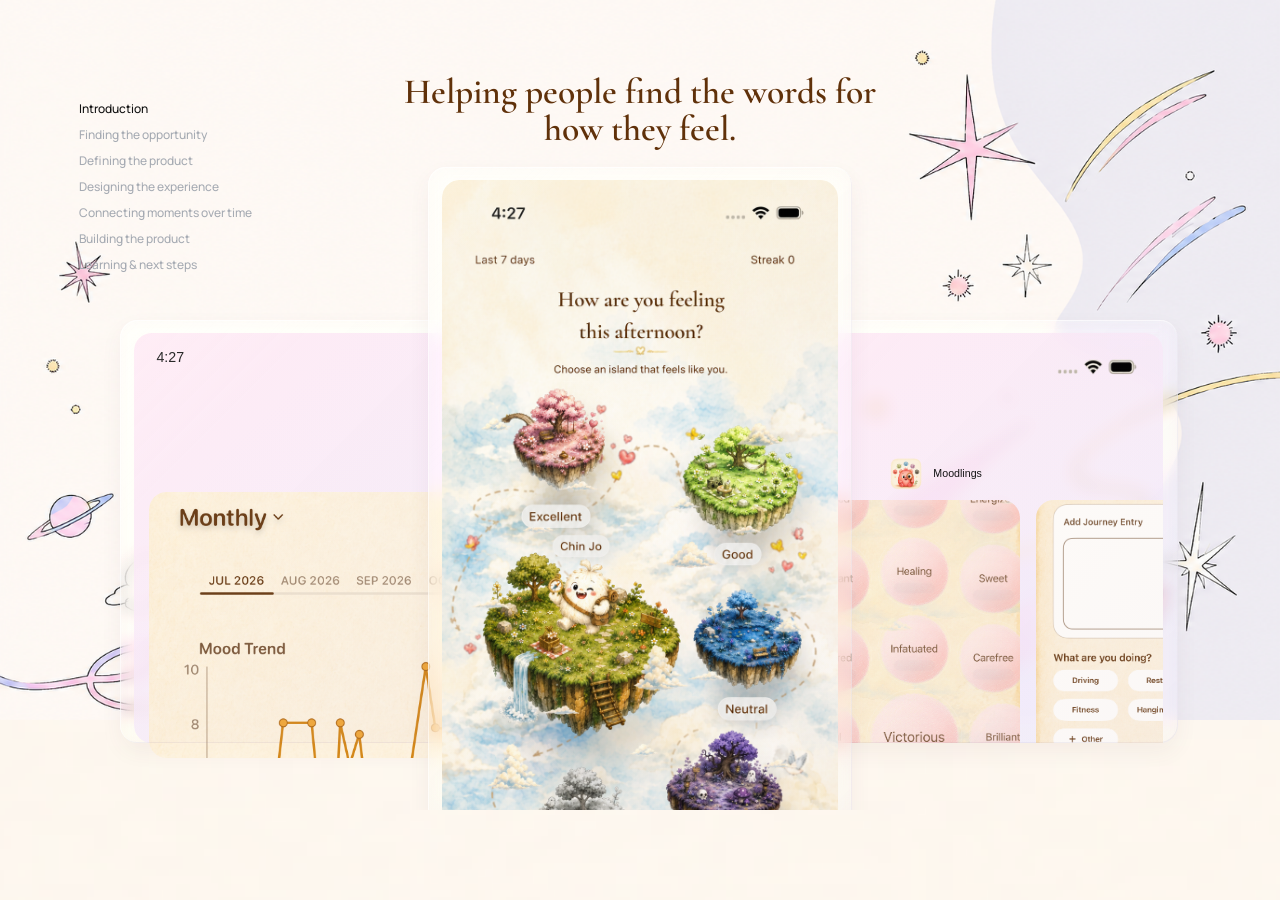
==== index.html @ aa38c13b "Publish Moodlings case study" ====
<!doctype html>
<html lang="en">
<head>
  <meta charset="utf-8">
  <meta name="viewport" content="width=device-width, initial-scale=1">
  <title>Moodlings — Product Case Study</title>
  <meta name="description" content="Moodlings is an iOS emotional reflection product designed and developed by Chih Jo Lin.">
  <link rel="icon" href="favicon.png">
  <meta property="og:title" content="Moodlings — Product Case Study">
  <meta property="og:description" content="Helping people turn vague feelings into emotions they can recognize and reflect on.">
  <meta property="og:image" content="og.png">
  <style>
    * { box-sizing: border-box; }
    html, body { width: 100%; height: 100%; margin: 0; overflow: hidden; background: #fbfaf6; }
    .page-shell { position: relative; width: 100%; height: 100dvh; overflow: hidden; background: #fbfaf6; }
    .page-frame { display: block; width: 100%; height: 100%; border: 0; background: #fbfaf6; }
    .page-frame.is-scaled {
      position: absolute;
      top: 0;
      left: 0;
      width: 1440px;
      height: var(--frame-height);
      transform: scale(var(--frame-scale));
      transform-origin: top left;
    }
  </style>
</head>
<body>
  <main class="page-shell">
    <iframe class="page-frame" src="moodlings.html" title="Moodlings — Product Case Study"></iframe>
  </main>
  <script>
    const frame = document.querySelector('.page-frame');
    const desktopWidth = 1440;
    const mobileBreakpoint = 680;

    function syncFrame() {
      const mobile = window.innerWidth <= mobileBreakpoint;
      const scale = mobile ? window.innerWidth / desktopWidth : 1;
      frame.classList.toggle('is-scaled', mobile);
      frame.style.setProperty('--frame-scale', String(scale));
      frame.style.setProperty('--frame-height', `${window.innerHeight / scale}px`);
    }

    syncFrame();
    window.addEventListener('resize', syncFrame, { passive: true });
    window.visualViewport?.addEventListener('resize', syncFrame, { passive: true });
  </script>
</body>
</html>
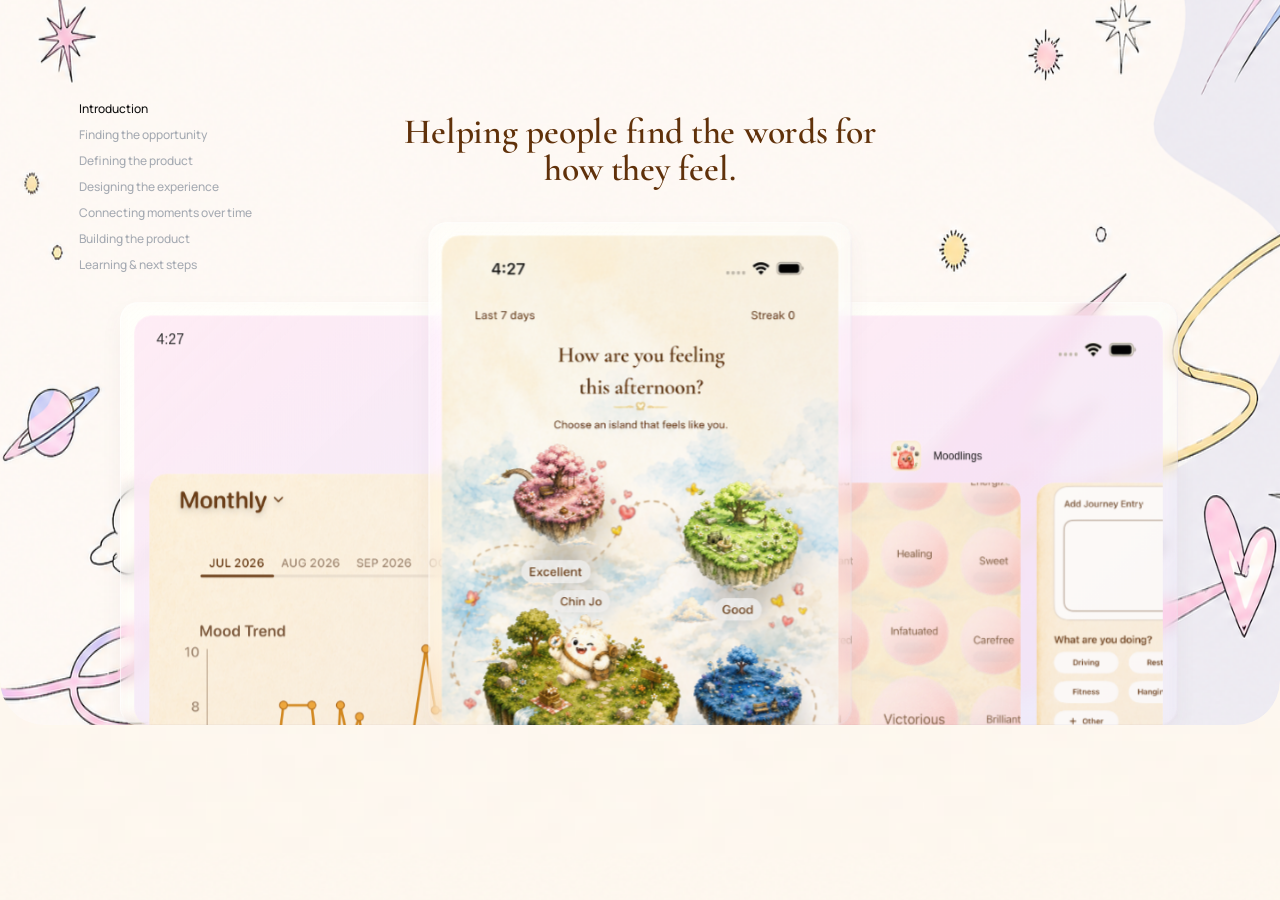
==== commit 216651b3: "Match Moodlings cover to Figma composition" ====
--- a/index.html
+++ b/index.html
@@ -27,7 +27,7 @@
 </head>
 <body>
   <main class="page-shell">
-    <iframe class="page-frame" src="moodlings.html" title="Moodlings — Product Case Study"></iframe>
+    <iframe class="page-frame" src="moodlings.html?v=20261019-figma-cover" title="Moodlings — Product Case Study"></iframe>
   </main>
   <script>
     const frame = document.querySelector('.page-frame');
